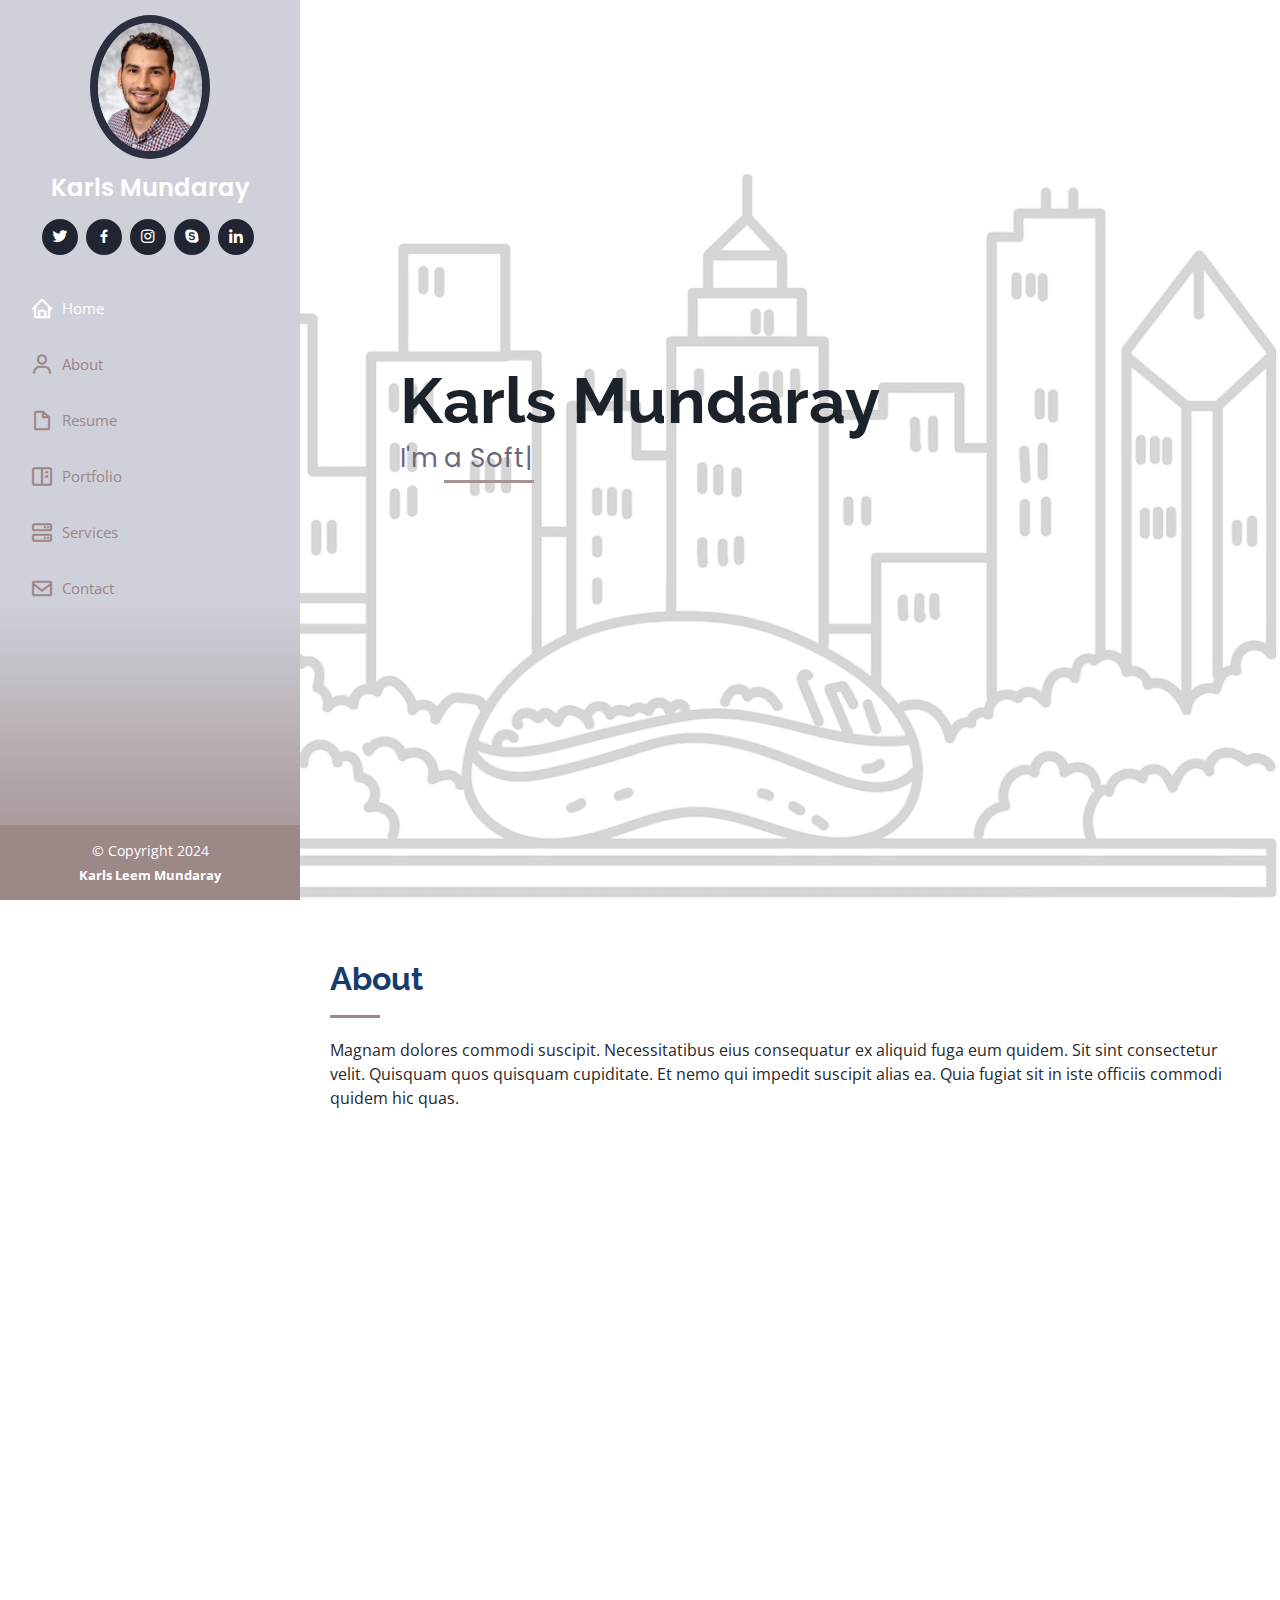
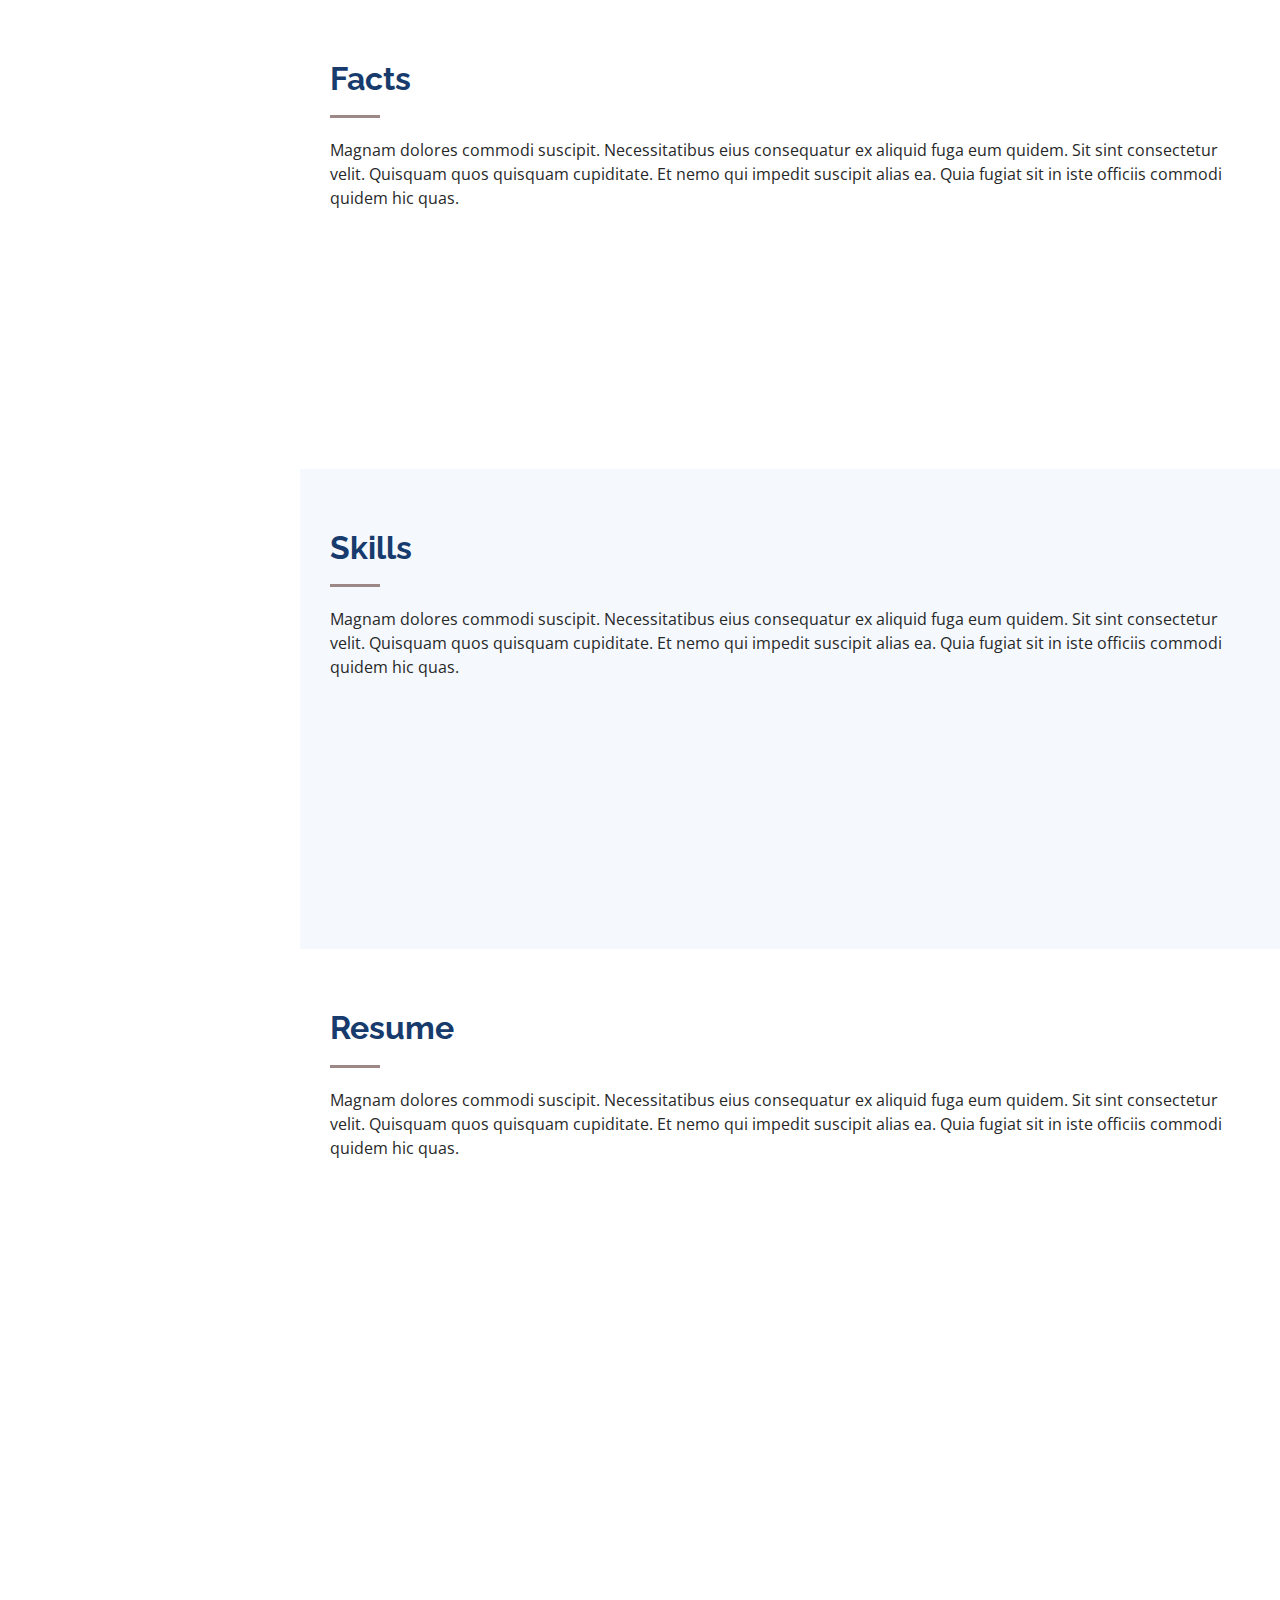
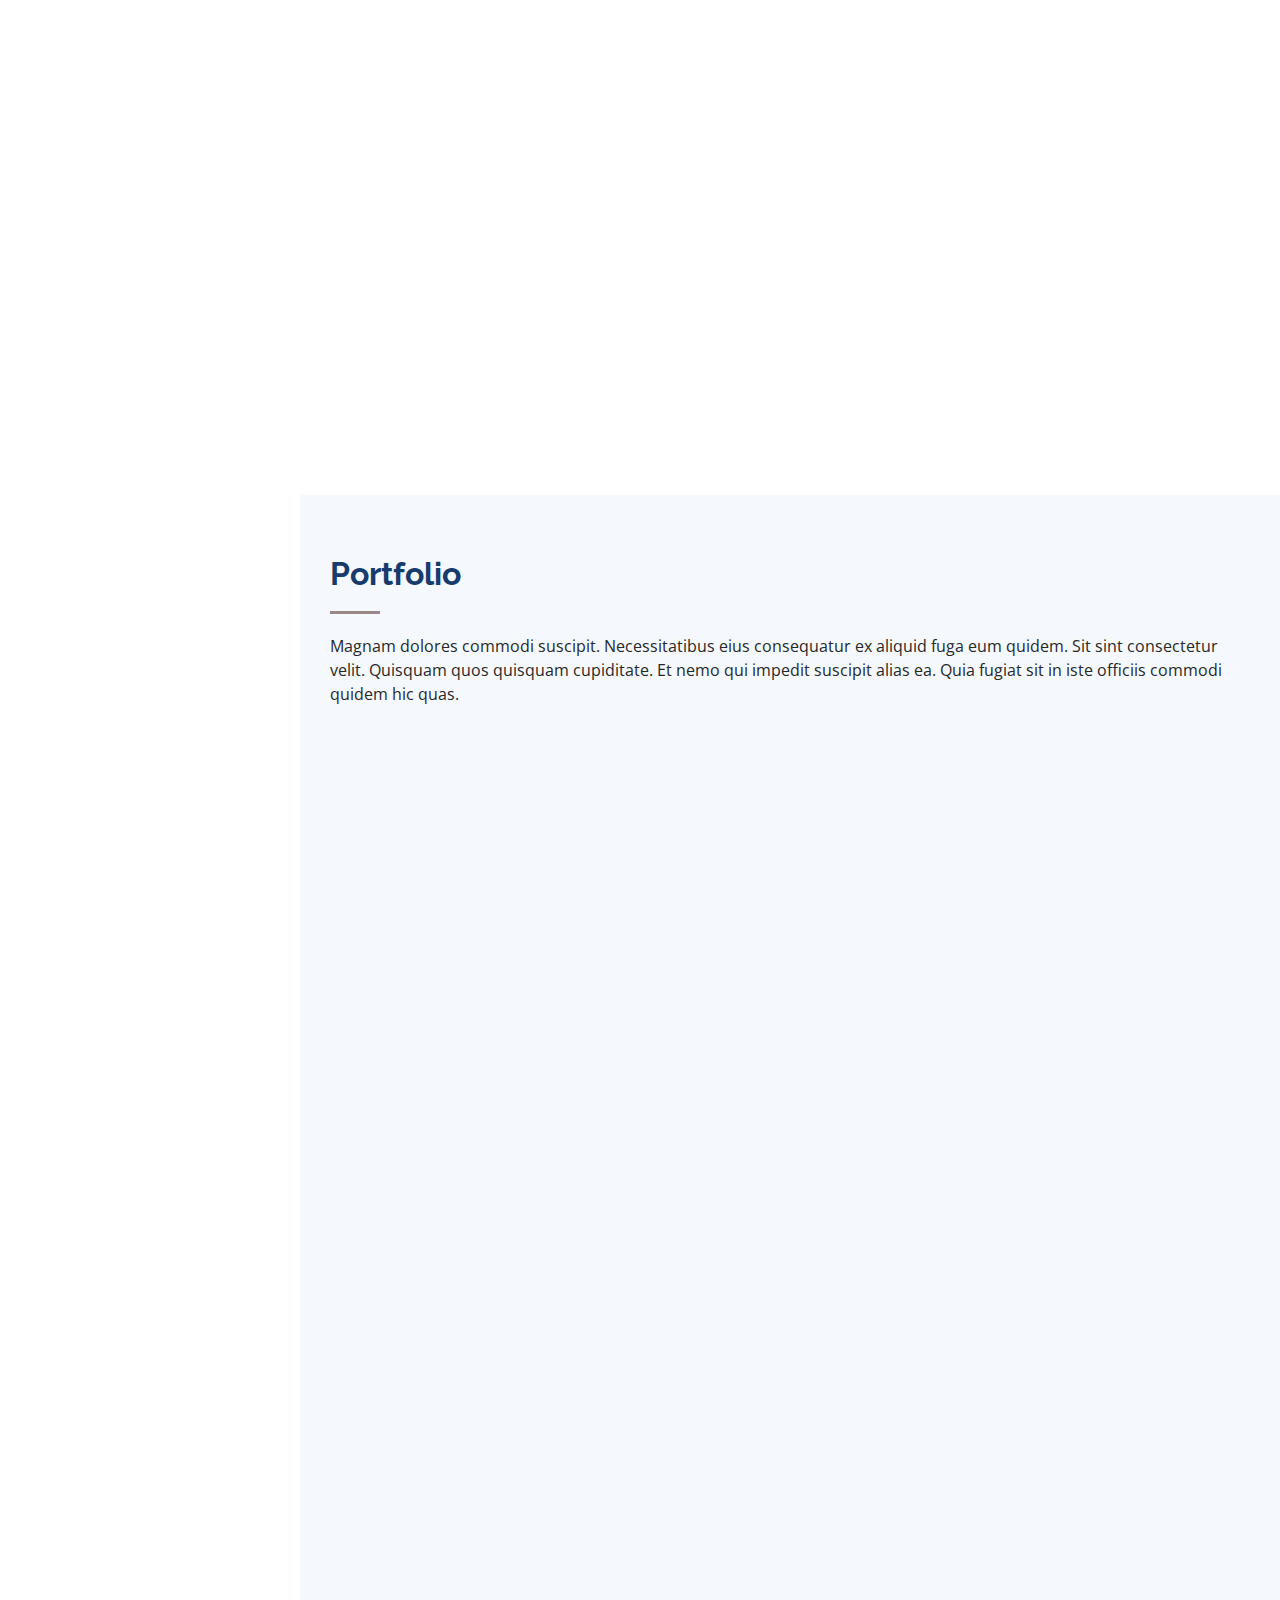
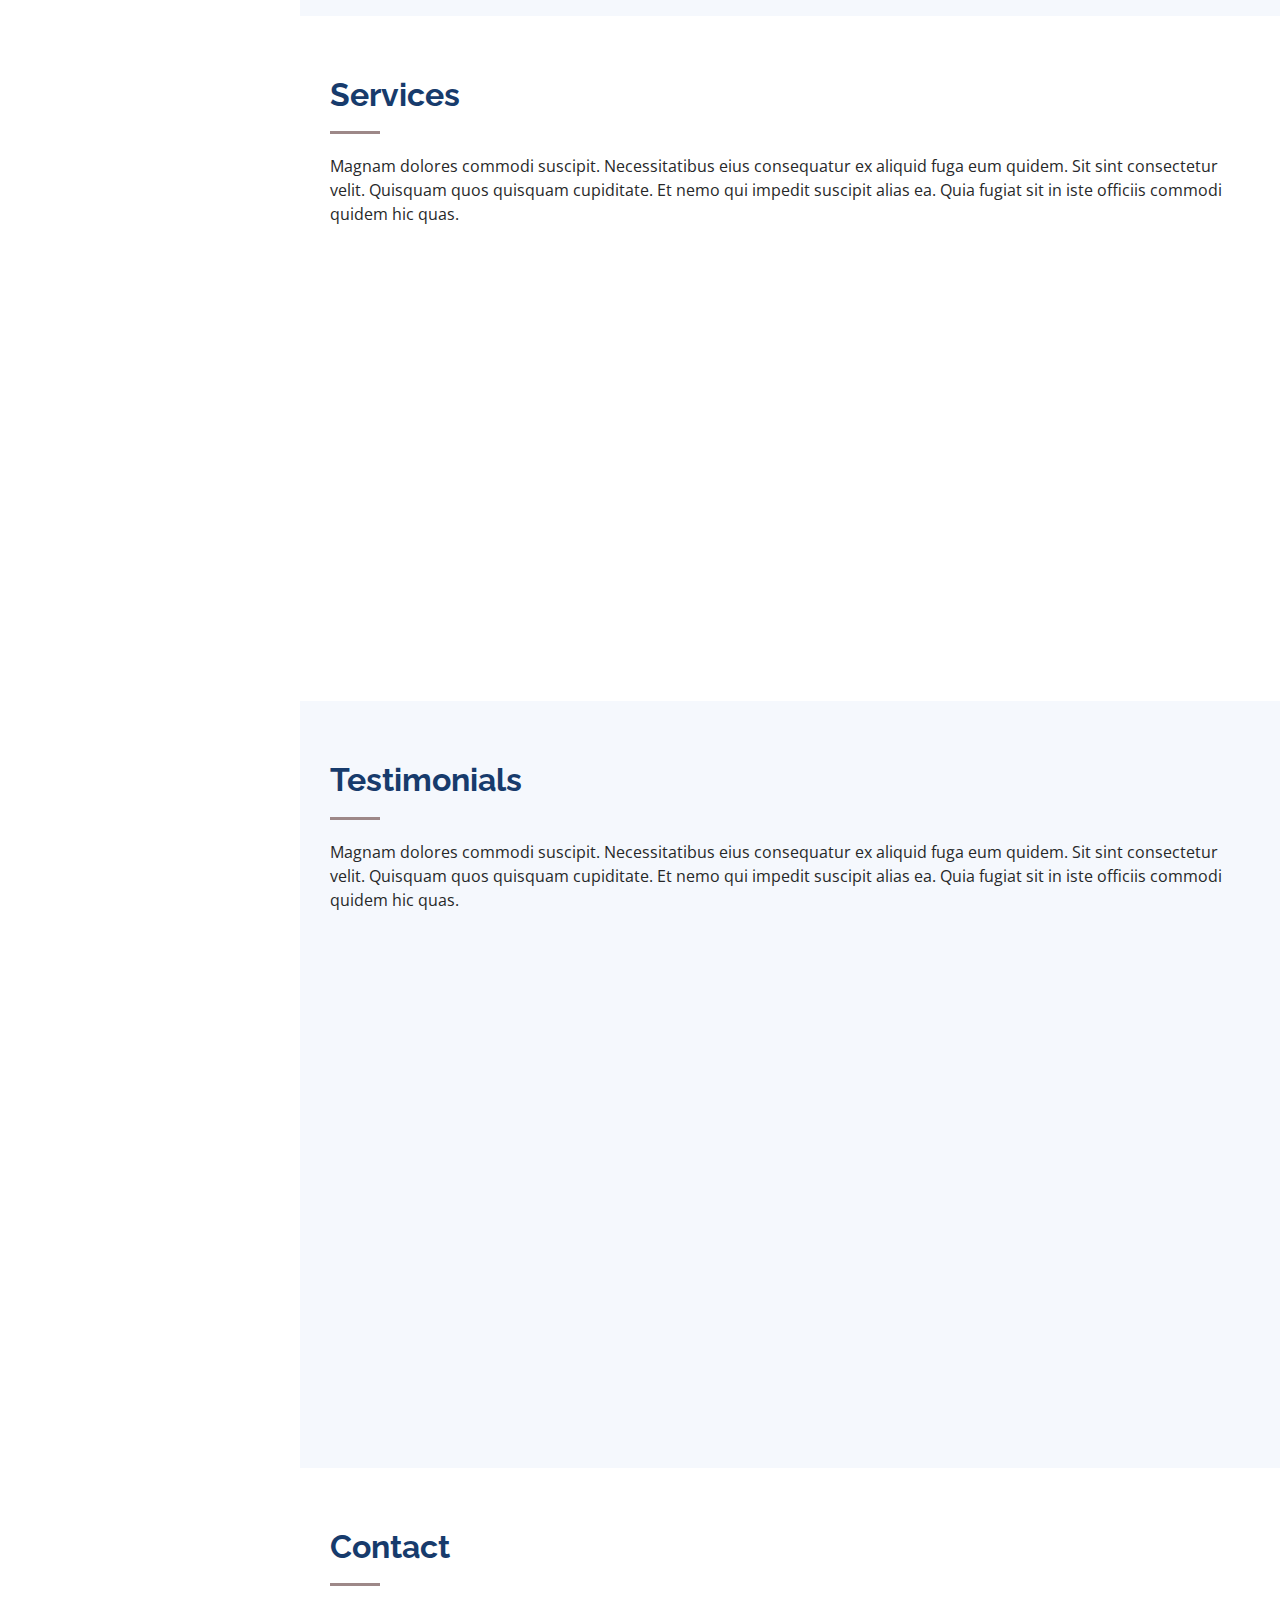
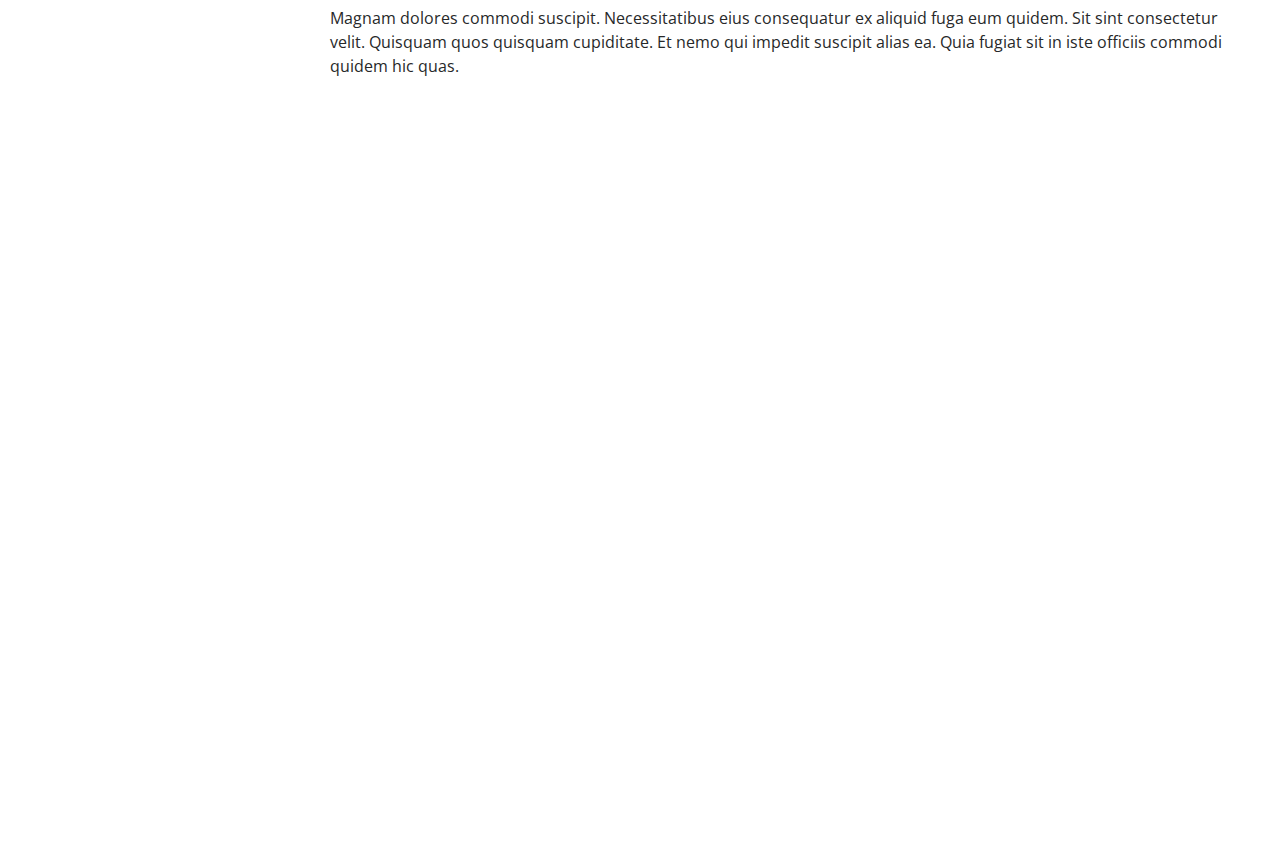
==== index.html @ 98cbcdd9 "updated repo" ====
<!DOCTYPE html>
<html lang="en">

<head>
  <meta charset="utf-8">
  <meta content="width=device-width, initial-scale=1.0" name="viewport">

  <title>Karls Mundaray</title>
  <meta content="Professional website for Karls Mundaray" name="description">
  <meta content="Karls Mundaray" name="keywords">

  <!-- Favicons -->
  <link href="assets/img/favicon.png" rel="icon">
  <link href="assets/img/apple-touch-icon.png" rel="apple-touch-icon">

  <!-- Google Fonts -->
  <link
    href="https://fonts.googleapis.com/css?family=Open+Sans:300,300i,400,400i,600,600i,700,700i|Raleway:300,300i,400,400i,500,500i,600,600i,700,700i|Poppins:300,300i,400,400i,500,500i,600,600i,700,700i"
    rel="stylesheet">

  <!-- Vendor CSS Files -->
  <link href="assets/vendor/aos/aos.css" rel="stylesheet">
  <link href="assets/vendor/bootstrap/css/bootstrap.min.css" rel="stylesheet">
  <link href="assets/vendor/bootstrap-icons/bootstrap-icons.css" rel="stylesheet">
  <link href="assets/vendor/boxicons/css/boxicons.min.css" rel="stylesheet">
  <link href="assets/vendor/glightbox/css/glightbox.min.css" rel="stylesheet">
  <link href="assets/vendor/swiper/swiper-bundle.min.css" rel="stylesheet">

  <!-- Template Main CSS File -->
  <link href="assets/css/style.css" rel="stylesheet">

</head>

<body>

  <!-- ======= Mobile nav toggle button ======= -->
  <i class="bi bi-list mobile-nav-toggle d-xl-none"></i>

  <!-- ======= Header ======= -->
  <header id="header">
    <div class="d-flex flex-column">

      <div class="profile">
        <img src="assets/img/profile-img.jpg" alt="" class="img-fluid rounded-circle">
        <h1 class="text-light"><a href="index.html">Karls Mundaray</a></h1>
        <div class="social-links mt-3 text-center">
          <a href="#" class="twitter"><i class="bx bxl-twitter"></i></a>
          <a href="#" class="facebook"><i class="bx bxl-facebook"></i></a>
          <a href="#" class="instagram"><i class="bx bxl-instagram"></i></a>
          <a href="#" class="google-plus"><i class="bx bxl-skype"></i></a>
          <a href="#" class="linkedin"><i class="bx bxl-linkedin"></i></a>
        </div>
      </div>

      <nav id="navbar" class="nav-menu navbar">
        <ul>
          <li><a href="#hero" class="nav-link scrollto active"><i class="bx bx-home"></i> <span>Home</span></a></li>
          <li><a href="#about" class="nav-link scrollto"><i class="bx bx-user"></i> <span>About</span></a></li>
          <li><a href="#resume" class="nav-link scrollto"><i class="bx bx-file-blank"></i> <span>Resume</span></a></li>
          <li><a href="#portfolio" class="nav-link scrollto"><i class="bx bx-book-content"></i> <span>Portfolio</span></a></li>
          <li><a href="#services" class="nav-link scrollto"><i class="bx bx-server"></i> <span>Services</span></a></li>
          <li><a href="#contact" class="nav-link scrollto"><i class="bx bx-envelope"></i> <span>Contact</span></a></li>
        </ul>
      </nav><!-- .nav-menu -->
    </div>
  </header><!-- End Header -->

  <!-- ======= Hero Section ======= -->
  <section id="hero" class="d-flex flex-column justify-content-center align-items-center">
    <div class="hero-container" data-aos="fade-in">
      <h1>Karls Mundaray</h1>
      <p>I'm <span class="typed" data-typed-items="a Software Business Analyst., a Software Developer., an adventurer!"></span></p>
    </div>
  </section><!-- End Hero -->

  <main id="main">

    <!-- ======= About Section ======= -->
    <section id="about" class="about">
      <div class="container">

        <div class="section-title">
          <h2>About</h2>
          <p>Magnam dolores commodi suscipit. Necessitatibus eius consequatur ex aliquid fuga eum quidem. Sit sint consectetur velit.
            Quisquam quos quisquam cupiditate. Et nemo qui impedit suscipit alias ea. Quia fugiat sit in iste officiis commodi quidem hic
            quas.</p>
        </div>

        <div class="row">
          <div class="col-lg-4" data-aos="fade-right">
            <img src="assets/img/profile-img.jpg" class="img-fluid" alt="">
          </div>
          <div class="col-lg-8 pt-4 pt-lg-0 content" data-aos="fade-left">
            <h3>UI/UX Designer &amp; Web Developer.</h3>
            <p class="fst-italic">
              Lorem ipsum dolor sit amet, consectetur adipiscing elit, sed do eiusmod tempor incididunt ut labore et dolore
              magna aliqua.
            </p>
            <div class="row">
              <div class="col-lg-6">
                <ul>
                  <li><i class="bi bi-chevron-right"></i> <strong>Birthday:</strong> <span>1 May 1995</span></li>
                  <li><i class="bi bi-chevron-right"></i> <strong>Website:</strong> <span>www.example.com</span></li>
                  <li><i class="bi bi-chevron-right"></i> <strong>Phone:</strong> <span>+123 456 7890</span></li>
                  <li><i class="bi bi-chevron-right"></i> <strong>City:</strong> <span>New York, USA</span></li>
                </ul>
              </div>
              <div class="col-lg-6">
                <ul>
                  <li><i class="bi bi-chevron-right"></i> <strong>Age:</strong> <span>30</span></li>
                  <li><i class="bi bi-chevron-right"></i> <strong>Degree:</strong> <span>Master</span></li>
                  <li><i class="bi bi-chevron-right"></i> <strong>PhEmailone:</strong> <span>email@example.com</span></li>
                  <li><i class="bi bi-chevron-right"></i> <strong>Freelance:</strong> <span>Available</span></li>
                </ul>
              </div>
            </div>
            <p>
              Officiis eligendi itaque labore et dolorum mollitia officiis optio vero. Quisquam sunt adipisci omnis et ut. Nulla accusantium
              dolor incidunt officia tempore. Et eius omnis.
              Cupiditate ut dicta maxime officiis quidem quia. Sed et consectetur qui quia repellendus itaque neque. Aliquid amet quidem ut
              quaerat cupiditate. Ab et eum qui repellendus omnis culpa magni laudantium dolores.
            </p>
          </div>
        </div>

      </div>
    </section><!-- End About Section -->

    <!-- ======= Facts Section ======= -->
    <section id="facts" class="facts">
      <div class="container">

        <div class="section-title">
          <h2>Facts</h2>
          <p>Magnam dolores commodi suscipit. Necessitatibus eius consequatur ex aliquid fuga eum quidem. Sit sint consectetur velit.
            Quisquam quos quisquam cupiditate. Et nemo qui impedit suscipit alias ea. Quia fugiat sit in iste officiis commodi quidem hic
            quas.</p>
        </div>

        <div class="row no-gutters">

          <div class="col-lg-3 col-md-6 d-md-flex align-items-md-stretch" data-aos="fade-up">
            <div class="count-box">
              <i class="bi bi-emoji-smile"></i>
              <span data-purecounter-start="0" data-purecounter-end="232" data-purecounter-duration="1" class="purecounter"></span>
              <p><strong>Happy Clients</strong> consequuntur quae</p>
            </div>
          </div>

          <div class="col-lg-3 col-md-6 d-md-flex align-items-md-stretch" data-aos="fade-up" data-aos-delay="100">
            <div class="count-box">
              <i class="bi bi-journal-richtext"></i>
              <span data-purecounter-start="0" data-purecounter-end="521" data-purecounter-duration="1" class="purecounter"></span>
              <p><strong>Projects</strong> adipisci atque cum quia aut</p>
            </div>
          </div>

          <div class="col-lg-3 col-md-6 d-md-flex align-items-md-stretch" data-aos="fade-up" data-aos-delay="200">
            <div class="count-box">
              <i class="bi bi-headset"></i>
              <span data-purecounter-start="0" data-purecounter-end="1453" data-purecounter-duration="1" class="purecounter"></span>
              <p><strong>Hours Of Support</strong> aut commodi quaerat</p>
            </div>
          </div>

          <div class="col-lg-3 col-md-6 d-md-flex align-items-md-stretch" data-aos="fade-up" data-aos-delay="300">
            <div class="count-box">
              <i class="bi bi-people"></i>
              <span data-purecounter-start="0" data-purecounter-end="32" data-purecounter-duration="1" class="purecounter"></span>
              <p><strong>Hard Workers</strong> rerum asperiores dolor</p>
            </div>
          </div>

        </div>

      </div>
    </section><!-- End Facts Section -->

    <!-- ======= Skills Section ======= -->
    <section id="skills" class="skills section-bg">
      <div class="container">

        <div class="section-title">
          <h2>Skills</h2>
          <p>Magnam dolores commodi suscipit. Necessitatibus eius consequatur ex aliquid fuga eum quidem. Sit sint consectetur velit.
            Quisquam quos quisquam cupiditate. Et nemo qui impedit suscipit alias ea. Quia fugiat sit in iste officiis commodi quidem hic
            quas.</p>
        </div>

        <div class="row skills-content">

          <div class="col-lg-6" data-aos="fade-up">

            <div class="progress">
              <span class="skill">HTML <i class="val">100%</i></span>
              <div class="progress-bar-wrap">
                <div class="progress-bar" role="progressbar" aria-valuenow="100" aria-valuemin="0" aria-valuemax="100"></div>
              </div>
            </div>

            <div class="progress">
              <span class="skill">CSS <i class="val">90%</i></span>
              <div class="progress-bar-wrap">
                <div class="progress-bar" role="progressbar" aria-valuenow="90" aria-valuemin="0" aria-valuemax="100"></div>
              </div>
            </div>

            <div class="progress">
              <span class="skill">JavaScript <i class="val">75%</i></span>
              <div class="progress-bar-wrap">
                <div class="progress-bar" role="progressbar" aria-valuenow="75" aria-valuemin="0" aria-valuemax="100"></div>
              </div>
            </div>

          </div>

          <div class="col-lg-6" data-aos="fade-up" data-aos-delay="100">

            <div class="progress">
              <span class="skill">PHP <i class="val">80%</i></span>
              <div class="progress-bar-wrap">
                <div class="progress-bar" role="progressbar" aria-valuenow="80" aria-valuemin="0" aria-valuemax="100"></div>
              </div>
            </div>

            <div class="progress">
              <span class="skill">WordPress/CMS <i class="val">90%</i></span>
              <div class="progress-bar-wrap">
                <div class="progress-bar" role="progressbar" aria-valuenow="90" aria-valuemin="0" aria-valuemax="100"></div>
              </div>
            </div>

            <div class="progress">
              <span class="skill">Photoshop <i class="val">55%</i></span>
              <div class="progress-bar-wrap">
                <div class="progress-bar" role="progressbar" aria-valuenow="55" aria-valuemin="0" aria-valuemax="100"></div>
              </div>
            </div>

          </div>

        </div>

      </div>
    </section><!-- End Skills Section -->

    <!-- ======= Resume Section ======= -->
    <section id="resume" class="resume">
      <div class="container">

        <div class="section-title">
          <h2>Resume</h2>
          <p>Magnam dolores commodi suscipit. Necessitatibus eius consequatur ex aliquid fuga eum quidem. Sit sint consectetur velit.
            Quisquam quos quisquam cupiditate. Et nemo qui impedit suscipit alias ea. Quia fugiat sit in iste officiis commodi quidem hic
            quas.</p>
        </div>

        <div class="row">
          <div class="col-lg-6" data-aos="fade-up">
            <h3 class="resume-title">Sumary</h3>
            <div class="resume-item pb-0">
              <h4>Alex Smith</h4>
              <p><em>Innovative and deadline-driven Graphic Designer with 3+ years of experience designing and developing user-centered
                  digital/print marketing material from initial concept to final, polished deliverable.</em></p>
              <ul>
                <li>Portland par 127,Orlando, FL</li>
                <li>(123) 456-7891</li>
                <li>alice.barkley@example.com</li>
              </ul>
            </div>

            <h3 class="resume-title">Education</h3>
            <div class="resume-item">
              <h4>Master of Fine Arts &amp; Graphic Design</h4>
              <h5>2015 - 2016</h5>
              <p><em>Rochester Institute of Technology, Rochester, NY</em></p>
              <p>Qui deserunt veniam. Et sed aliquam labore tempore sed quisquam iusto autem sit. Ea vero voluptatum qui ut dignissimos
                deleniti nerada porti sand markend</p>
            </div>
            <div class="resume-item">
              <h4>Bachelor of Fine Arts &amp; Graphic Design</h4>
              <h5>2010 - 2014</h5>
              <p><em>Rochester Institute of Technology, Rochester, NY</em></p>
              <p>Quia nobis sequi est occaecati aut. Repudiandae et iusto quae reiciendis et quis Eius vel ratione eius unde vitae rerum
                voluptates asperiores voluptatem Earum molestiae consequatur neque etlon sader mart dila</p>
            </div>
          </div>
          <div class="col-lg-6" data-aos="fade-up" data-aos-delay="100">
            <h3 class="resume-title">Professional Experience</h3>
            <div class="resume-item">
              <h4>Senior graphic design specialist</h4>
              <h5>2019 - Present</h5>
              <p><em>Experion, New York, NY </em></p>
              <ul>
                <li>Lead in the design, development, and implementation of the graphic, layout, and production communication materials</li>
                <li>Delegate tasks to the 7 members of the design team and provide counsel on all aspects of the project. </li>
                <li>Supervise the assessment of all graphic materials in order to ensure quality and accuracy of the design</li>
                <li>Oversee the efficient use of production project budgets ranging from $2,000 - $25,000</li>
              </ul>
            </div>
            <div class="resume-item">
              <h4>Graphic design specialist</h4>
              <h5>2017 - 2018</h5>
              <p><em>Stepping Stone Advertising, New York, NY</em></p>
              <ul>
                <li>Developed numerous marketing programs (logos, brochures,infographics, presentations, and advertisements).</li>
                <li>Managed up to 5 projects or tasks at a given time while under pressure</li>
                <li>Recommended and consulted with clients on the most appropriate graphic design</li>
                <li>Created 4+ design presentations and proposals a month for clients and account managers</li>
              </ul>
            </div>
          </div>
        </div>

      </div>
    </section><!-- End Resume Section -->

    <!-- ======= Portfolio Section ======= -->
    <section id="portfolio" class="portfolio section-bg">
      <div class="container">

        <div class="section-title">
          <h2>Portfolio</h2>
          <p>Magnam dolores commodi suscipit. Necessitatibus eius consequatur ex aliquid fuga eum quidem. Sit sint consectetur velit.
            Quisquam quos quisquam cupiditate. Et nemo qui impedit suscipit alias ea. Quia fugiat sit in iste officiis commodi quidem hic
            quas.</p>
        </div>

        <div class="row" data-aos="fade-up">
          <div class="col-lg-12 d-flex justify-content-center">
            <ul id="portfolio-flters">
              <li data-filter="*" class="filter-active">All</li>
              <li data-filter=".filter-app">App</li>
              <li data-filter=".filter-card">Card</li>
              <li data-filter=".filter-web">Web</li>
            </ul>
          </div>
        </div>

        <div class="row portfolio-container" data-aos="fade-up" data-aos-delay="100">

          <div class="col-lg-4 col-md-6 portfolio-item filter-app">
            <div class="portfolio-wrap">
              <img src="assets/img/portfolio/portfolio-1.jpg" class="img-fluid" alt="">
              <div class="portfolio-links">
                <a href="assets/img/portfolio/portfolio-1.jpg" data-gallery="portfolioGallery" class="portfolio-lightbox" title="App 1"><i
                    class="bx bx-plus"></i></a>
                <a href="portfolio-details.html" title="More Details"><i class="bx bx-link"></i></a>
              </div>
            </div>
          </div>

          <div class="col-lg-4 col-md-6 portfolio-item filter-web">
            <div class="portfolio-wrap">
              <img src="assets/img/portfolio/portfolio-2.jpg" class="img-fluid" alt="">
              <div class="portfolio-links">
                <a href="assets/img/portfolio/portfolio-2.jpg" data-gallery="portfolioGallery" class="portfolio-lightbox" title="Web 3"><i
                    class="bx bx-plus"></i></a>
                <a href="portfolio-details.html" title="More Details"><i class="bx bx-link"></i></a>
              </div>
            </div>
          </div>

          <div class="col-lg-4 col-md-6 portfolio-item filter-app">
            <div class="portfolio-wrap">
              <img src="assets/img/portfolio/portfolio-3.jpg" class="img-fluid" alt="">
              <div class="portfolio-links">
                <a href="assets/img/portfolio/portfolio-3.jpg" data-gallery="portfolioGallery" class="portfolio-lightbox" title="App 2"><i
                    class="bx bx-plus"></i></a>
                <a href="portfolio-details.html" title="More Details"><i class="bx bx-link"></i></a>
              </div>
            </div>
          </div>

          <div class="col-lg-4 col-md-6 portfolio-item filter-card">
            <div class="portfolio-wrap">
              <img src="assets/img/portfolio/portfolio-4.jpg" class="img-fluid" alt="">
              <div class="portfolio-links">
                <a href="assets/img/portfolio/portfolio-4.jpg" data-gallery="portfolioGallery" class="portfolio-lightbox" title="Card 2"><i
                    class="bx bx-plus"></i></a>
                <a href="portfolio-details.html" title="More Details"><i class="bx bx-link"></i></a>
              </div>
            </div>
          </div>

          <div class="col-lg-4 col-md-6 portfolio-item filter-web">
            <div class="portfolio-wrap">
              <img src="assets/img/portfolio/portfolio-5.jpg" class="img-fluid" alt="">
              <div class="portfolio-links">
                <a href="assets/img/portfolio/portfolio-5.jpg" data-gallery="portfolioGallery" class="portfolio-lightbox" title="Web 2"><i
                    class="bx bx-plus"></i></a>
                <a href="portfolio-details.html" title="More Details"><i class="bx bx-link"></i></a>
              </div>
            </div>
          </div>

          <div class="col-lg-4 col-md-6 portfolio-item filter-app">
            <div class="portfolio-wrap">
              <img src="assets/img/portfolio/portfolio-6.jpg" class="img-fluid" alt="">
              <div class="portfolio-links">
                <a href="assets/img/portfolio/portfolio-6.jpg" data-gallery="portfolioGallery" class="portfolio-lightbox" title="App 3"><i
                    class="bx bx-plus"></i></a>
                <a href="portfolio-details.html" title="More Details"><i class="bx bx-link"></i></a>
              </div>
            </div>
          </div>

          <div class="col-lg-4 col-md-6 portfolio-item filter-card">
            <div class="portfolio-wrap">
              <img src="assets/img/portfolio/portfolio-7.jpg" class="img-fluid" alt="">
              <div class="portfolio-links">
                <a href="assets/img/portfolio/portfolio-7.jpg" data-gallery="portfolioGallery" class="portfolio-lightbox" title="Card 1"><i
                    class="bx bx-plus"></i></a>
                <a href="portfolio-details.html" title="More Details"><i class="bx bx-link"></i></a>
              </div>
            </div>
          </div>

          <div class="col-lg-4 col-md-6 portfolio-item filter-card">
            <div class="portfolio-wrap">
              <img src="assets/img/portfolio/portfolio-8.jpg" class="img-fluid" alt="">
              <div class="portfolio-links">
                <a href="assets/img/portfolio/portfolio-8.jpg" data-gallery="portfolioGallery" class="portfolio-lightbox" title="Card 3"><i
                    class="bx bx-plus"></i></a>
                <a href="portfolio-details.html" title="More Details"><i class="bx bx-link"></i></a>
              </div>
            </div>
          </div>

          <div class="col-lg-4 col-md-6 portfolio-item filter-web">
            <div class="portfolio-wrap">
              <img src="assets/img/portfolio/portfolio-9.jpg" class="img-fluid" alt="">
              <div class="portfolio-links">
                <a href="assets/img/portfolio/portfolio-9.jpg" data-gallery="portfolioGallery" class="portfolio-lightbox" title="Web 3"><i
                    class="bx bx-plus"></i></a>
                <a href="portfolio-details.html" title="More Details"><i class="bx bx-link"></i></a>
              </div>
            </div>
          </div>

        </div>

      </div>
    </section><!-- End Portfolio Section -->

    <!-- ======= Services Section ======= -->
    <section id="services" class="services">
      <div class="container">

        <div class="section-title">
          <h2>Services</h2>
          <p>Magnam dolores commodi suscipit. Necessitatibus eius consequatur ex aliquid fuga eum quidem. Sit sint consectetur velit.
            Quisquam quos quisquam cupiditate. Et nemo qui impedit suscipit alias ea. Quia fugiat sit in iste officiis commodi quidem hic
            quas.</p>
        </div>

        <div class="row">
          <div class="col-lg-4 col-md-6 icon-box" data-aos="fade-up">
            <div class="icon"><i class="bi bi-briefcase"></i></div>
            <h4 class="title"><a href="">Lorem Ipsum</a></h4>
            <p class="description">Voluptatum deleniti atque corrupti quos dolores et quas molestias excepturi sint occaecati cupiditate non
              provident</p>
          </div>
          <div class="col-lg-4 col-md-6 icon-box" data-aos="fade-up" data-aos-delay="100">
            <div class="icon"><i class="bi bi-card-checklist"></i></div>
            <h4 class="title"><a href="">Dolor Sitema</a></h4>
            <p class="description">Minim veniam, quis nostrud exercitation ullamco laboris nisi ut aliquip ex ea commodo consequat tarad
              limino ata</p>
          </div>
          <div class="col-lg-4 col-md-6 icon-box" data-aos="fade-up" data-aos-delay="200">
            <div class="icon"><i class="bi bi-bar-chart"></i></div>
            <h4 class="title"><a href="">Sed ut perspiciatis</a></h4>
            <p class="description">Duis aute irure dolor in reprehenderit in voluptate velit esse cillum dolore eu fugiat nulla pariatur</p>
          </div>
          <div class="col-lg-4 col-md-6 icon-box" data-aos="fade-up" data-aos-delay="300">
            <div class="icon"><i class="bi bi-binoculars"></i></div>
            <h4 class="title"><a href="">Magni Dolores</a></h4>
            <p class="description">Excepteur sint occaecat cupidatat non proident, sunt in culpa qui officia deserunt mollit anim id est
              laborum</p>
          </div>
          <div class="col-lg-4 col-md-6 icon-box" data-aos="fade-up" data-aos-delay="400">
            <div class="icon"><i class="bi bi-brightness-high"></i></div>
            <h4 class="title"><a href="">Nemo Enim</a></h4>
            <p class="description">At vero eos et accusamus et iusto odio dignissimos ducimus qui blanditiis praesentium voluptatum deleniti
              atque</p>
          </div>
          <div class="col-lg-4 col-md-6 icon-box" data-aos="fade-up" data-aos-delay="500">
            <div class="icon"><i class="bi bi-calendar4-week"></i></div>
            <h4 class="title"><a href="">Eiusmod Tempor</a></h4>
            <p class="description">Et harum quidem rerum facilis est et expedita distinctio. Nam libero tempore, cum soluta nobis est
              eligendi</p>
          </div>
        </div>

      </div>
    </section><!-- End Services Section -->

    <!-- ======= Testimonials Section ======= -->
    <section id="testimonials" class="testimonials section-bg">
      <div class="container">

        <div class="section-title">
          <h2>Testimonials</h2>
          <p>Magnam dolores commodi suscipit. Necessitatibus eius consequatur ex aliquid fuga eum quidem. Sit sint consectetur velit.
            Quisquam quos quisquam cupiditate. Et nemo qui impedit suscipit alias ea. Quia fugiat sit in iste officiis commodi quidem hic
            quas.</p>
        </div>

        <div class="testimonials-slider swiper" data-aos="fade-up" data-aos-delay="100">
          <div class="swiper-wrapper">

            <div class="swiper-slide">
              <div class="testimonial-item" data-aos="fade-up">
                <p>
                  <i class="bx bxs-quote-alt-left quote-icon-left"></i>
                  Proin iaculis purus consequat sem cure digni ssim donec porttitora entum suscipit rhoncus. Accusantium quam, ultricies
                  eget id, aliquam eget nibh et. Maecen aliquam, risus at semper.
                  <i class="bx bxs-quote-alt-right quote-icon-right"></i>
                </p>
                <img src="assets/img/testimonials/testimonials-1.jpg" class="testimonial-img" alt="">
                <h3>Saul Goodman</h3>
                <h4>Ceo &amp; Founder</h4>
              </div>
            </div><!-- End testimonial item -->

            <div class="swiper-slide">
              <div class="testimonial-item" data-aos="fade-up" data-aos-delay="100">
                <p>
                  <i class="bx bxs-quote-alt-left quote-icon-left"></i>
                  Export tempor illum tamen malis malis eram quae irure esse labore quem cillum quid cillum eram malis quorum velit fore
                  eram velit sunt aliqua noster fugiat irure amet legam anim culpa.
                  <i class="bx bxs-quote-alt-right quote-icon-right"></i>
                </p>
                <img src="assets/img/testimonials/testimonials-2.jpg" class="testimonial-img" alt="">
                <h3>Sara Wilsson</h3>
                <h4>Designer</h4>
              </div>
            </div><!-- End testimonial item -->

            <div class="swiper-slide">
              <div class="testimonial-item" data-aos="fade-up" data-aos-delay="200">
                <p>
                  <i class="bx bxs-quote-alt-left quote-icon-left"></i>
                  Enim nisi quem export duis labore cillum quae magna enim sint quorum nulla quem veniam duis minim tempor labore quem eram
                  duis noster aute amet eram fore quis sint minim.
                  <i class="bx bxs-quote-alt-right quote-icon-right"></i>
                </p>
                <img src="assets/img/testimonials/testimonials-3.jpg" class="testimonial-img" alt="">
                <h3>Jena Karlis</h3>
                <h4>Store Owner</h4>
              </div>
            </div><!-- End testimonial item -->

            <div class="swiper-slide">
              <div class="testimonial-item" data-aos="fade-up" data-aos-delay="300">
                <p>
                  <i class="bx bxs-quote-alt-left quote-icon-left"></i>
                  Fugiat enim eram quae cillum dolore dolor amet nulla culpa multos export minim fugiat minim velit minim dolor enim duis
                  veniam ipsum anim magna sunt elit fore quem dolore labore illum veniam.
                  <i class="bx bxs-quote-alt-right quote-icon-right"></i>
                </p>
                <img src="assets/img/testimonials/testimonials-4.jpg" class="testimonial-img" alt="">
                <h3>Matt Brandon</h3>
                <h4>Freelancer</h4>
              </div>
            </div><!-- End testimonial item -->

            <div class="swiper-slide">
              <div class="testimonial-item" data-aos="fade-up" data-aos-delay="400">
                <p>
                  <i class="bx bxs-quote-alt-left quote-icon-left"></i>
                  Quis quorum aliqua sint quem legam fore sunt eram irure aliqua veniam tempor noster veniam enim culpa labore duis sunt
                  culpa nulla illum cillum fugiat legam esse veniam culpa fore nisi cillum quid.
                  <i class="bx bxs-quote-alt-right quote-icon-right"></i>
                </p>
                <img src="assets/img/testimonials/testimonials-5.jpg" class="testimonial-img" alt="">
                <h3>John Larson</h3>
                <h4>Entrepreneur</h4>
              </div>
            </div><!-- End testimonial item -->

          </div>
          <div class="swiper-pagination"></div>
        </div>

      </div>
    </section><!-- End Testimonials Section -->

    <!-- ======= Contact Section ======= -->
    <section id="contact" class="contact">
      <div class="container">

        <div class="section-title">
          <h2>Contact</h2>
          <p>Magnam dolores commodi suscipit. Necessitatibus eius consequatur ex aliquid fuga eum quidem. Sit sint consectetur velit.
            Quisquam quos quisquam cupiditate. Et nemo qui impedit suscipit alias ea. Quia fugiat sit in iste officiis commodi quidem hic
            quas.</p>
        </div>

        <div class="row" data-aos="fade-in">

          <div class="col-lg-5 d-flex align-items-stretch">
            <div class="info">
              <div class="address">
                <i class="bi bi-geo-alt"></i>
                <h4>Location:</h4>
                <p>A108 Adam Street, New York, NY 535022</p>
              </div>

              <div class="email">
                <i class="bi bi-envelope"></i>
                <h4>Email:</h4>
                <p>info@example.com</p>
              </div>

              <div class="phone">
                <i class="bi bi-phone"></i>
                <h4>Call:</h4>
                <p>+1 5589 55488 55s</p>
              </div>

              <iframe
                src="https://www.google.com/maps/embed?pb=!1m14!1m8!1m3!1d12097.433213460943!2d-74.0062269!3d40.7101282!3m2!1i1024!2i768!4f13.1!3m3!1m2!1s0x0%3A0xb89d1fe6bc499443!2sDowntown+Conference+Center!5e0!3m2!1smk!2sbg!4v1539943755621"
                frameborder="0" style="border:0; width: 100%; height: 290px;" allowfullscreen></iframe>
            </div>

          </div>

          <div class="col-lg-7 mt-5 mt-lg-0 d-flex align-items-stretch">
            <form action="forms/contact.php" method="post" role="form" class="php-email-form">
              <div class="row">
                <div class="form-group col-md-6">
                  <label for="name">Your Name</label>
                  <input type="text" name="name" class="form-control" id="name" required>
                </div>
                <div class="form-group col-md-6">
                  <label for="name">Your Email</label>
                  <input type="email" class="form-control" name="email" id="email" required>
                </div>
              </div>
              <div class="form-group">
                <label for="name">Subject</label>
                <input type="text" class="form-control" name="subject" id="subject" required>
              </div>
              <div class="form-group">
                <label for="name">Message</label>
                <textarea class="form-control" name="message" rows="10" required></textarea>
              </div>
              <div class="my-3">
                <div class="loading">Loading</div>
                <div class="error-message"></div>
                <div class="sent-message">Your message has been sent. Thank you!</div>
              </div>
              <div class="text-center"><button type="submit">Send Message</button></div>
            </form>
          </div>

        </div>

      </div>
    </section><!-- End Contact Section -->

  </main><!-- End #main -->

  <!-- ======= Footer ======= -->
  <footer id="footer">
    <div class="container">
      <div class="copyright">
        &copy; Copyright 2024
      </div>
      <div class="credits">
        <strong><span>Karls Leem Mundaray</span></strong>
      </div>
    </div>
  </footer> <!-- End  Footer -->

  <a href="#" class="back-to-top d-flex align-items-center justify-content-center"><i class="bi bi-arrow-up-short"></i></a>

  <!-- Vendor JS Files -->
  <script src="assets/vendor/purecounter/purecounter_vanilla.js"></script>
  <script src="assets/vendor/aos/aos.js"></script>
  <script src="assets/vendor/bootstrap/js/bootstrap.bundle.min.js"></script>
  <script src="assets/vendor/glightbox/js/glightbox.min.js"></script>
  <script src="assets/vendor/isotope-layout/isotope.pkgd.min.js"></script>
  <script src="assets/vendor/swiper/swiper-bundle.min.js"></script>
  <script src="assets/vendor/typed.js/typed.umd.js"></script>
  <script src="assets/vendor/waypoints/noframework.waypoints.js"></script>
  <script src="assets/vendor/php-email-form/validate.js"></script>

  <!-- Template Main JS File -->
  <script src="assets/js/main.js"></script>

</body>

</html>
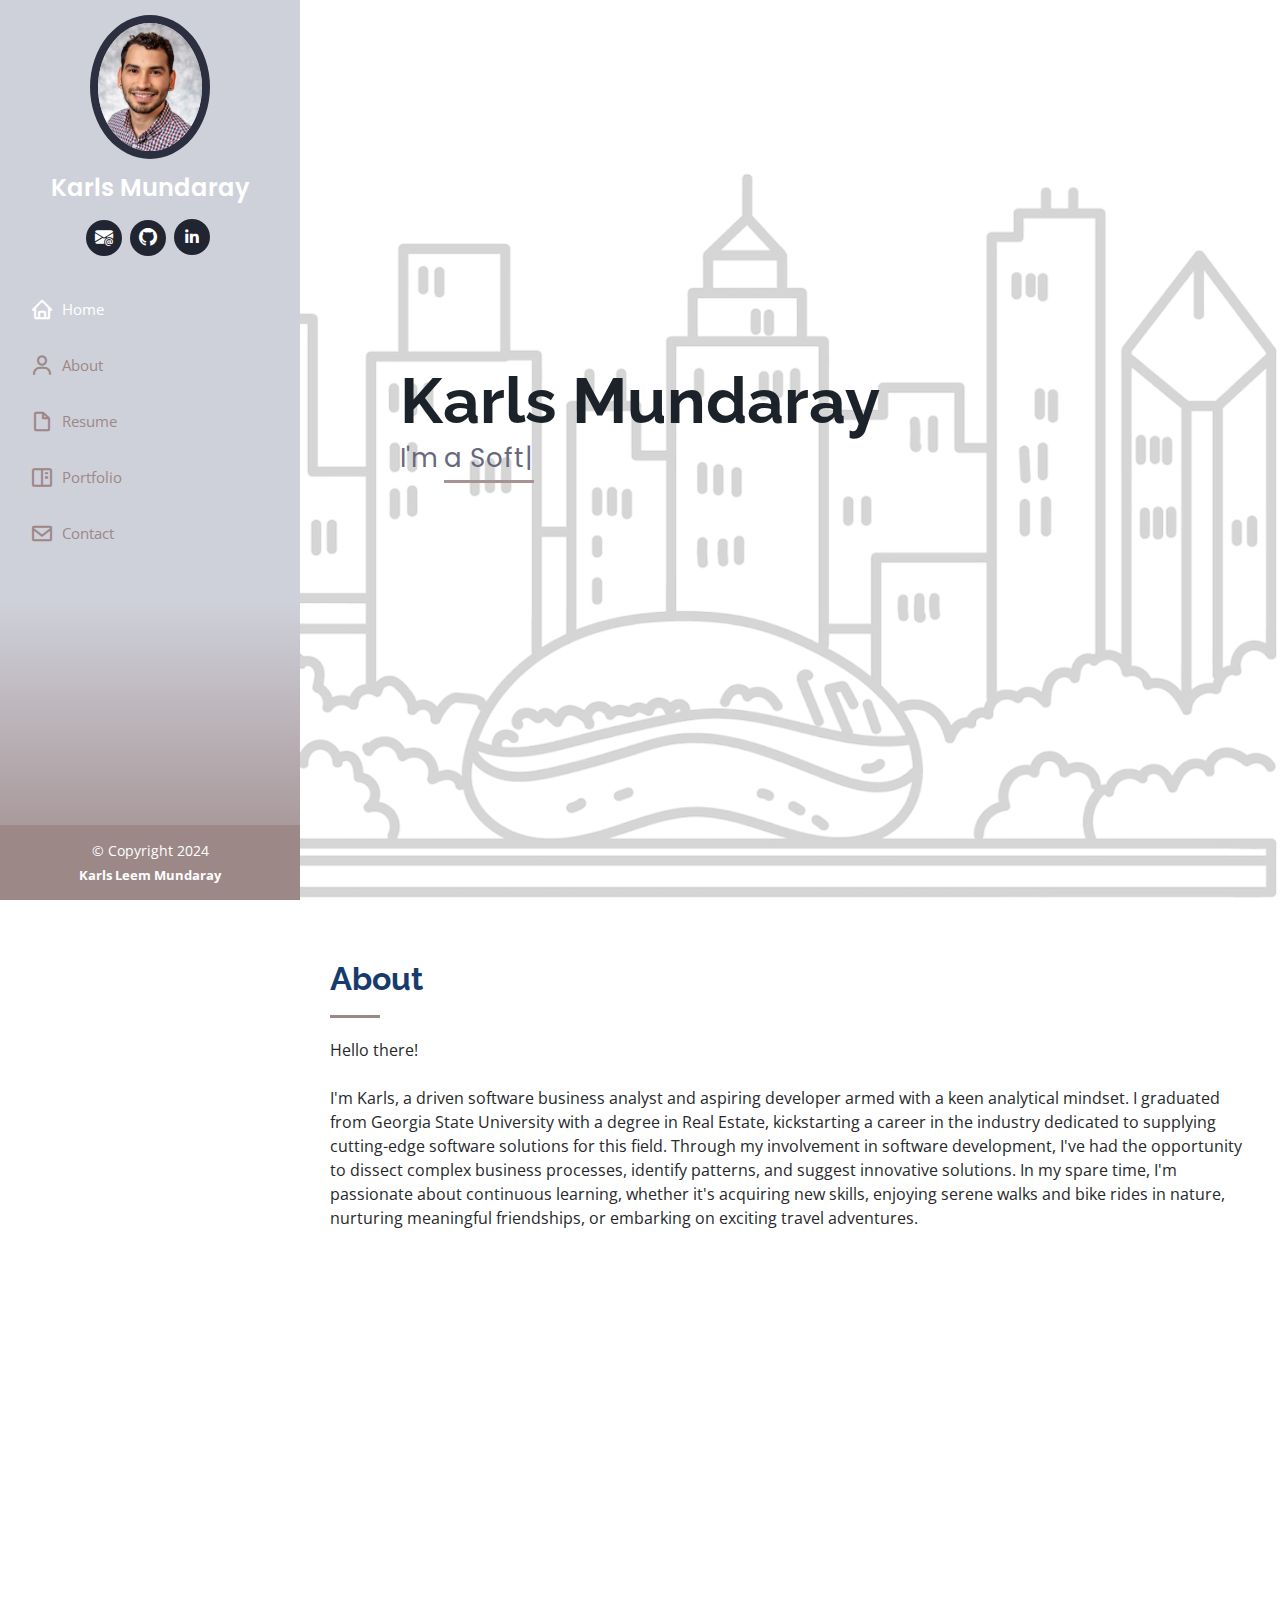
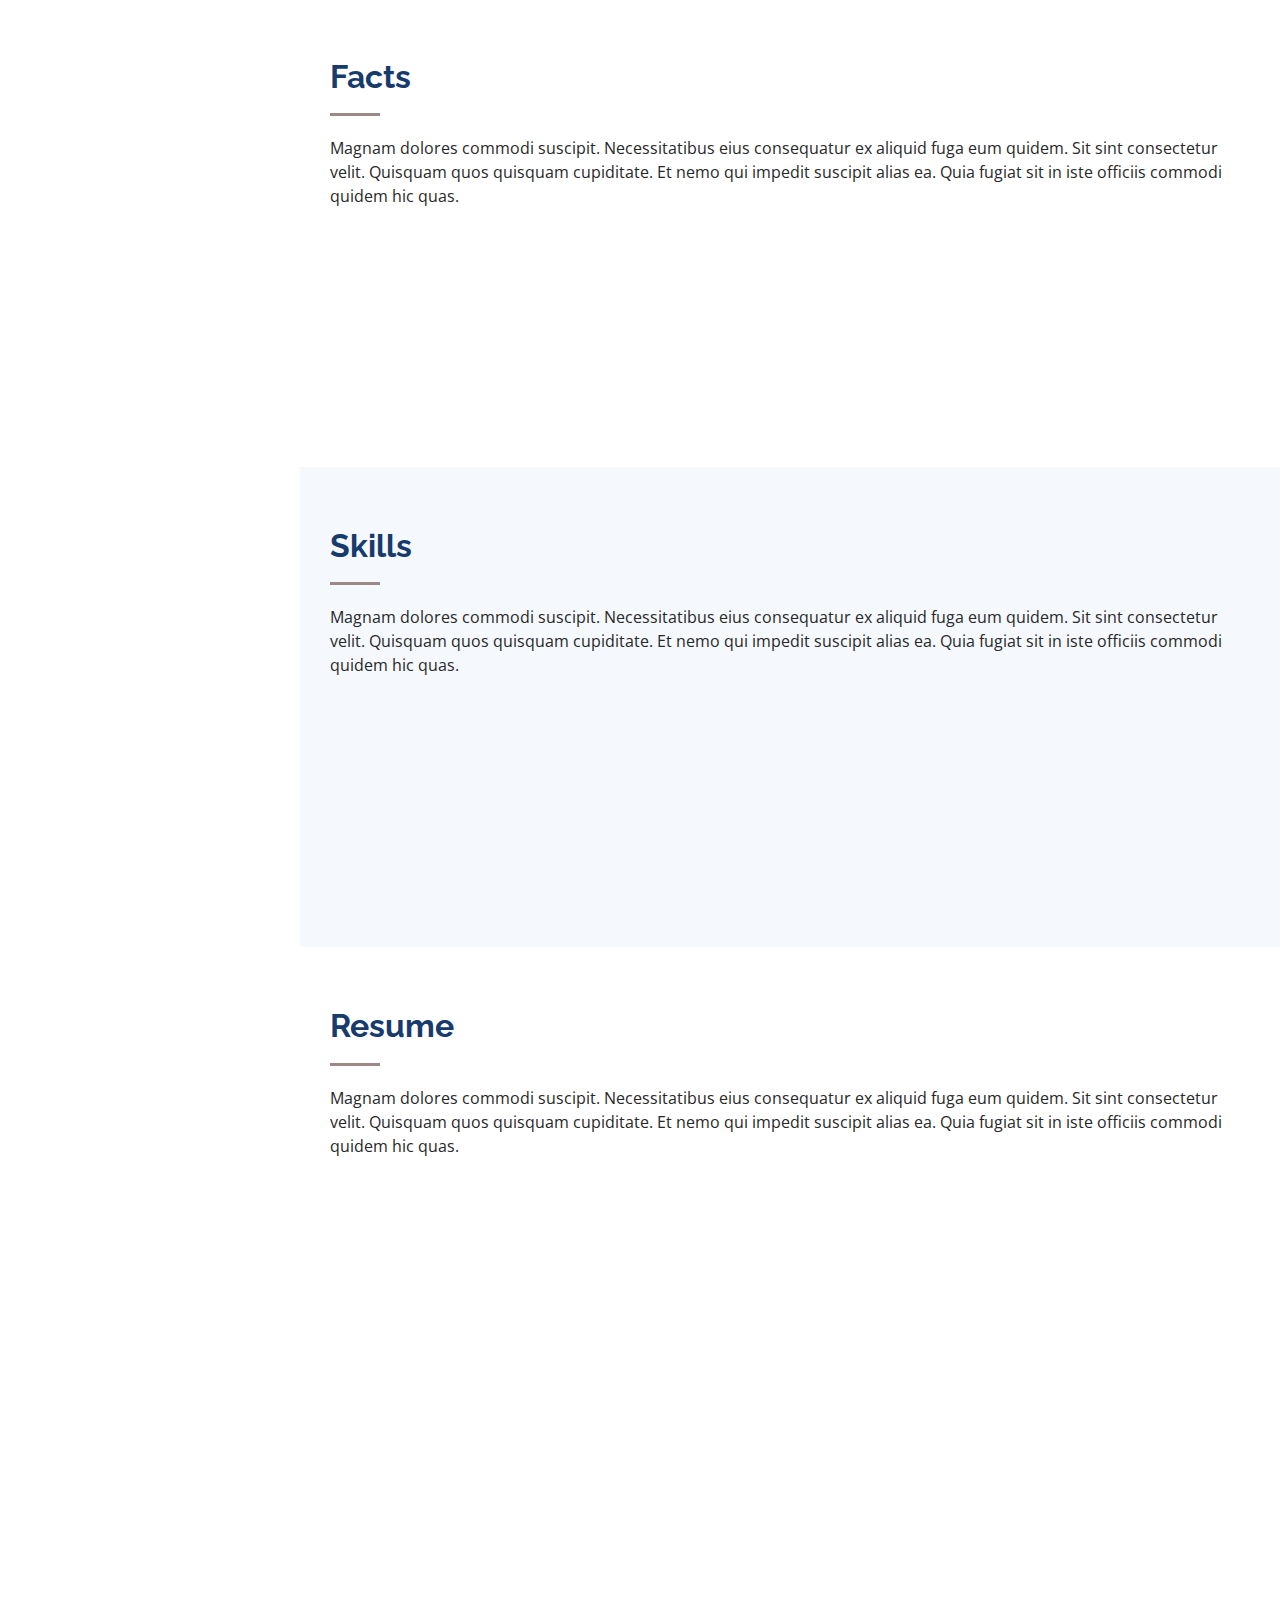
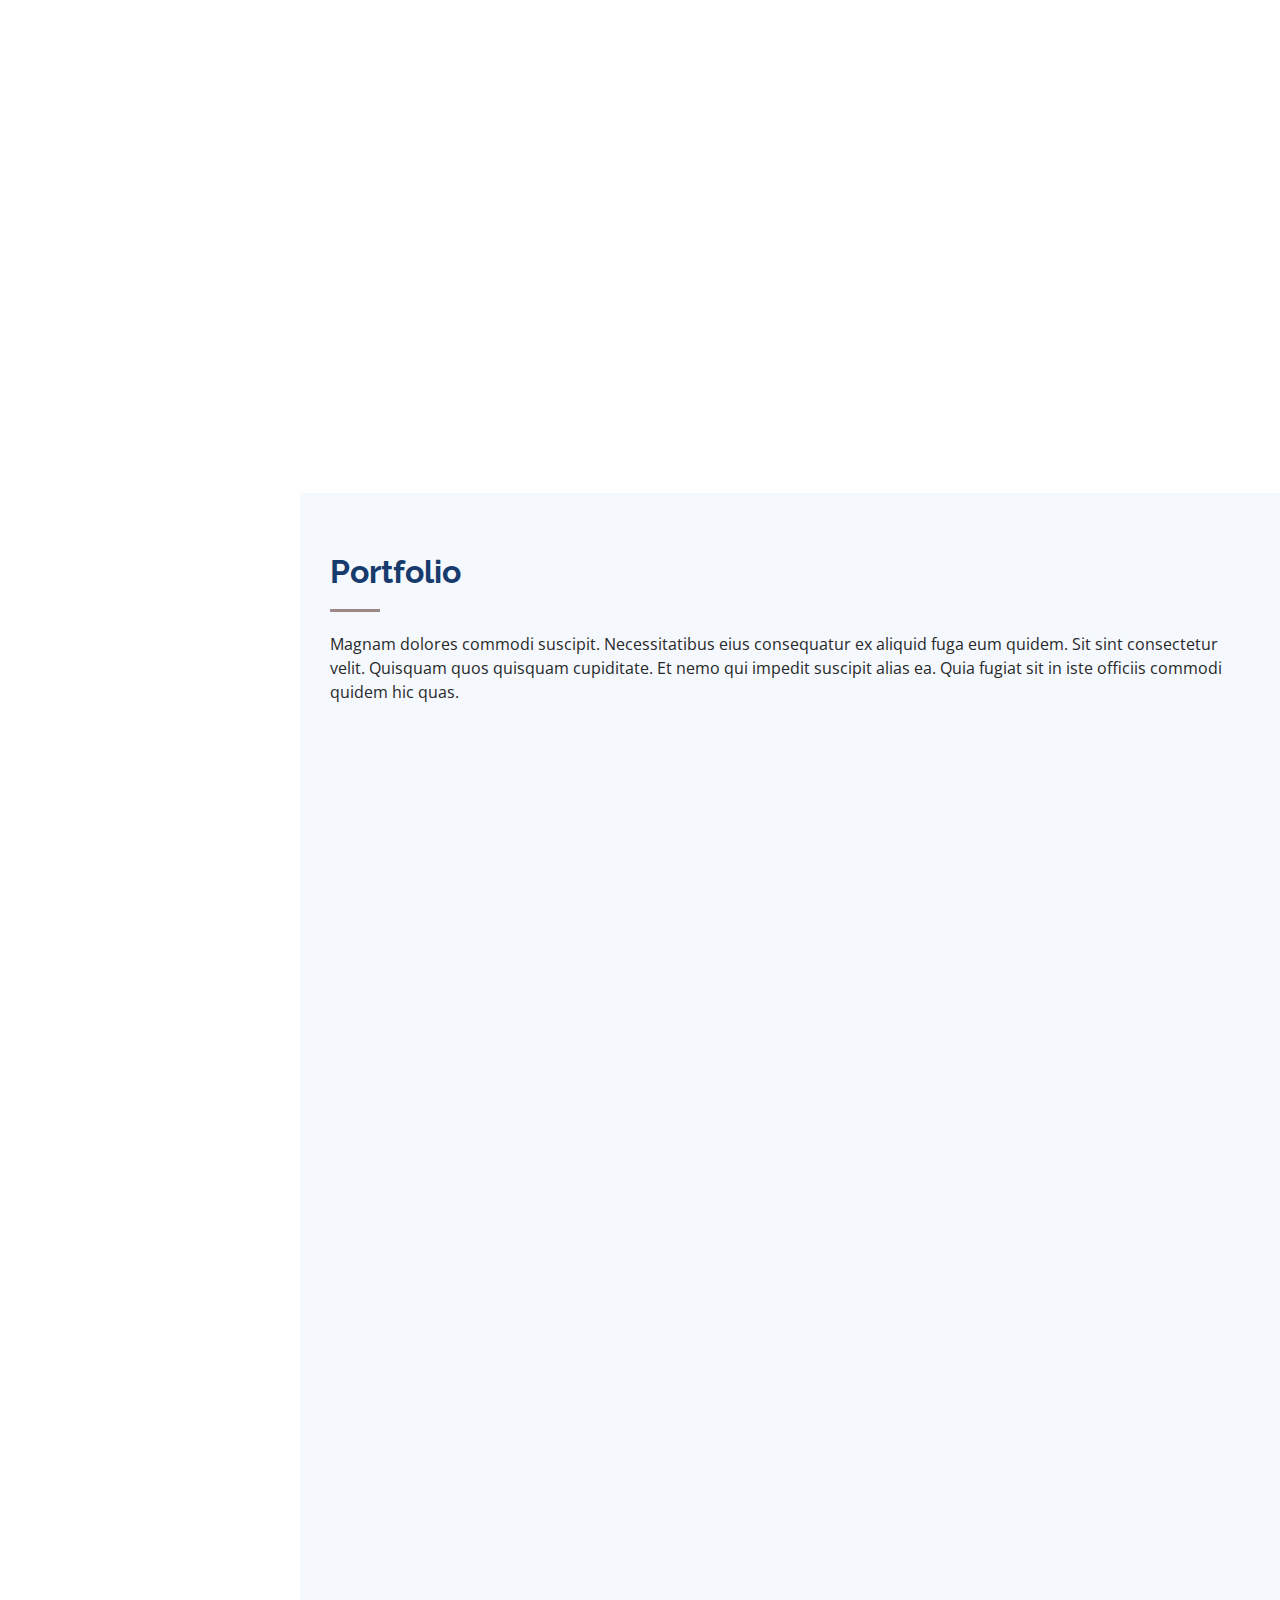
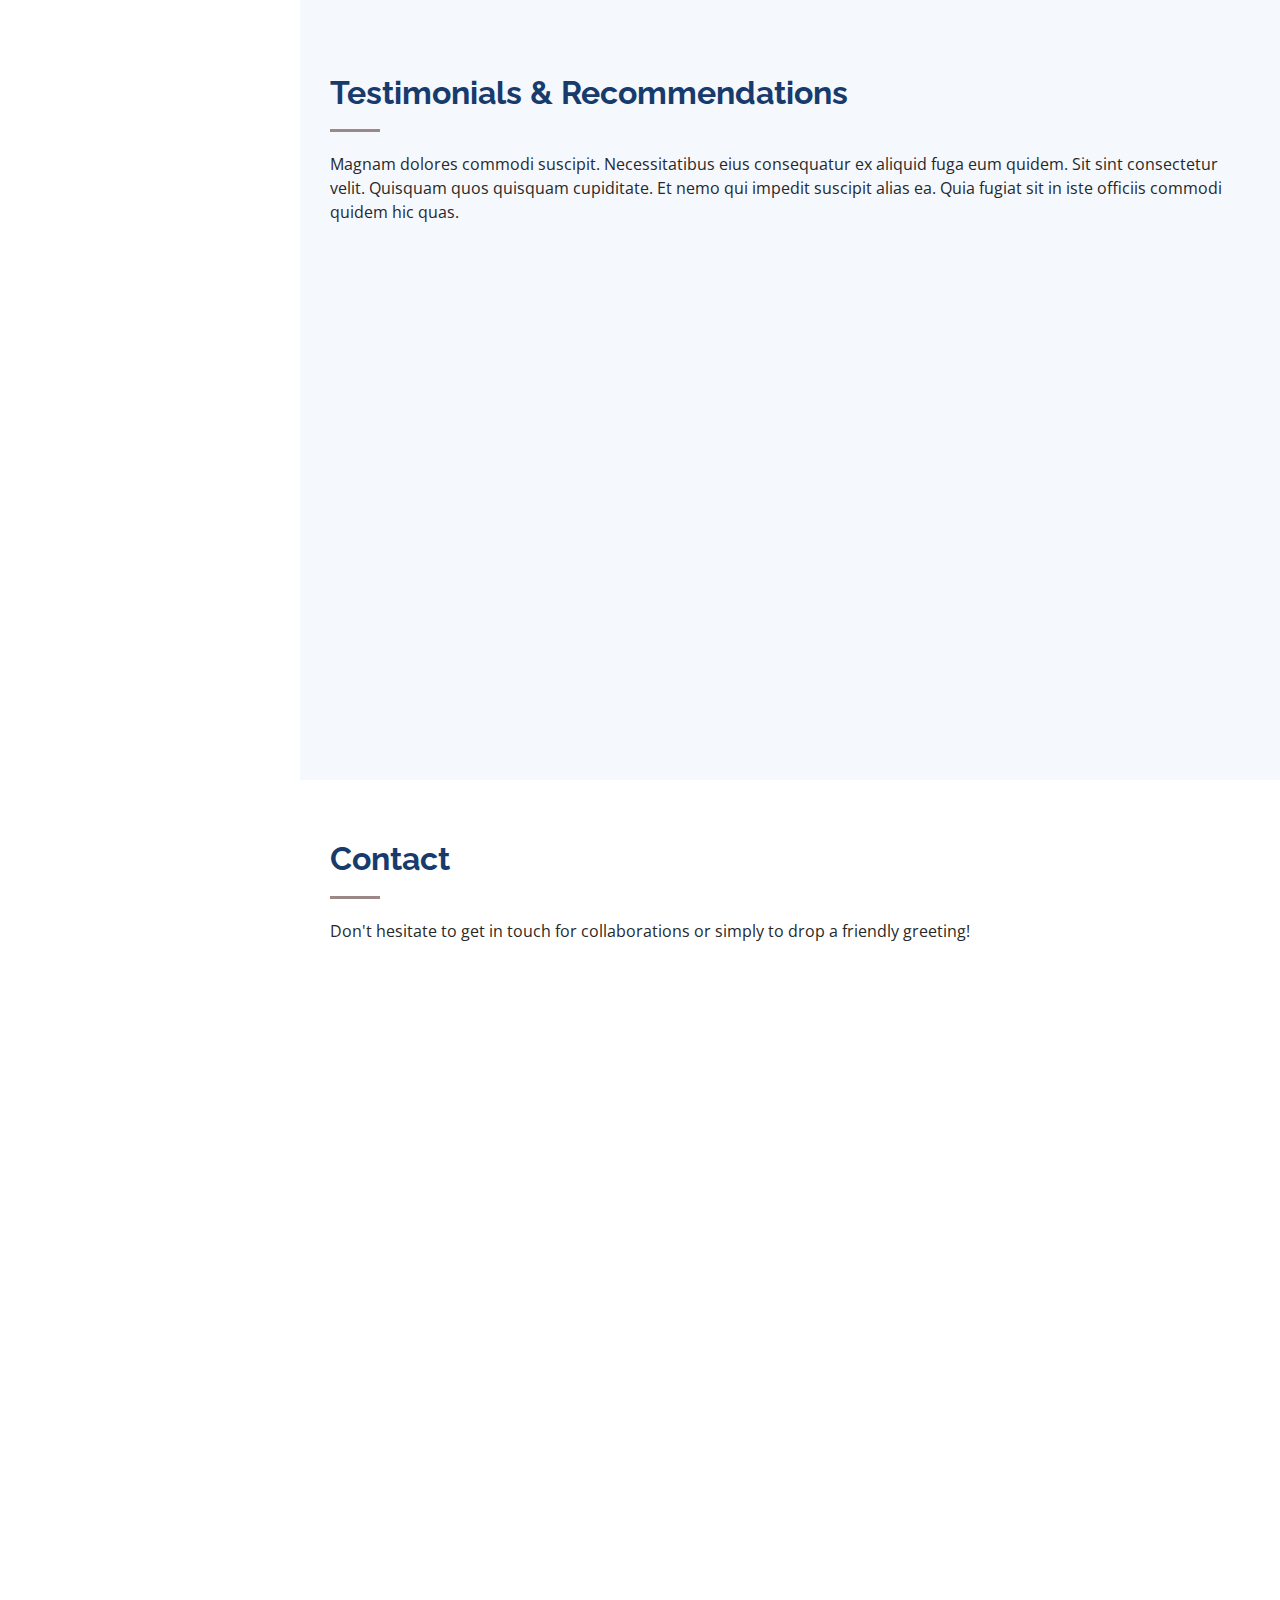
==== commit 8ca67fa3: "updated about me section and removed extra sections" ====
--- a/index.html
+++ b/index.html
@@ -39,16 +39,15 @@
   <!-- ======= Header ======= -->
   <header id="header">
     <div class="d-flex flex-column">
-
       <div class="profile">
         <img src="assets/img/profile-img.jpg" alt="" class="img-fluid rounded-circle">
-        <h1 class="text-light"><a href="index.html">Karls Mundaray</a></h1>
+        <h1 class="text-light text-nowrap"><a href="index.html">Karls Mundaray</a></h1>
         <div class="social-links mt-3 text-center">
-          <a href="#" class="twitter"><i class="bx bxl-twitter"></i></a>
-          <a href="#" class="facebook"><i class="bx bxl-facebook"></i></a>
-          <a href="#" class="instagram"><i class="bx bxl-instagram"></i></a>
-          <a href="#" class="google-plus"><i class="bx bxl-skype"></i></a>
-          <a href="#" class="linkedin"><i class="bx bxl-linkedin"></i></a>
+          <a href="mailto:karlscontact@icloud.com" class="email"><i class="bi bi-envelope-at-fill"></i></a>
+          <!-- <a href="#" class=""><i class=""></i></a> -->
+          <!-- <a href="#" class="instagram" target="_blank" rel="noreferrer noopener"><i class="bx bxl-instagram"></i></a> -->
+          <a href="https://github.com/kmundaray" class="github" target="_blank" rel="noreferrer noopener"><i class="bi bi-github"></i></a>
+          <a href="https://www.linkedin.com/in/karlsmundaray/" class="linkedin" target="_blank" rel="noreferrer noopener"><i class="bx bxl-linkedin"></i></a>
         </div>
       </div>
 
@@ -58,7 +57,7 @@
           <li><a href="#about" class="nav-link scrollto"><i class="bx bx-user"></i> <span>About</span></a></li>
           <li><a href="#resume" class="nav-link scrollto"><i class="bx bx-file-blank"></i> <span>Resume</span></a></li>
           <li><a href="#portfolio" class="nav-link scrollto"><i class="bx bx-book-content"></i> <span>Portfolio</span></a></li>
-          <li><a href="#services" class="nav-link scrollto"><i class="bx bx-server"></i> <span>Services</span></a></li>
+          <!-- <li><a href="#services" class="nav-link scrollto"><i class="bx bx-server"></i> <span>Services</span></a></li> -->
           <li><a href="#contact" class="nav-link scrollto"><i class="bx bx-envelope"></i> <span>Contact</span></a></li>
         </ul>
       </nav><!-- .nav-menu -->
@@ -81,48 +80,45 @@
 
         <div class="section-title">
           <h2>About</h2>
-          <p>Magnam dolores commodi suscipit. Necessitatibus eius consequatur ex aliquid fuga eum quidem. Sit sint consectetur velit.
-            Quisquam quos quisquam cupiditate. Et nemo qui impedit suscipit alias ea. Quia fugiat sit in iste officiis commodi quidem hic
-            quas.</p>
+          <p>Hello there!</p>
+          <br>
+          <p>I'm Karls, a driven software business analyst and aspiring developer armed with a keen analytical mindset. I graduated from Georgia State University with a degree in Real Estate, kickstarting a career in the industry dedicated to supplying cutting-edge software solutions for this field. Through my involvement in software development, I've had the opportunity to dissect complex business processes, identify patterns, and suggest innovative solutions. In my spare time, I'm passionate about continuous learning, whether it's acquiring new skills, enjoying serene walks and bike rides in nature, nurturing meaningful friendships, or embarking on exciting travel adventures.
+          </p>
         </div>
 
         <div class="row">
-          <div class="col-lg-4" data-aos="fade-right">
-            <img src="assets/img/profile-img.jpg" class="img-fluid" alt="">
-          </div>
-          <div class="col-lg-8 pt-4 pt-lg-0 content" data-aos="fade-left">
-            <h3>UI/UX Designer &amp; Web Developer.</h3>
-            <p class="fst-italic">
-              Lorem ipsum dolor sit amet, consectetur adipiscing elit, sed do eiusmod tempor incididunt ut labore et dolore
-              magna aliqua.
-            </p>
+          <div class="col-lg-4 align-self-center" data-aos="fade-right">
+            <img src="assets/img/profile-img.jpg" class="img-fluid aboutpic img-thumbnail mx-auto" alt="Karls Profile Picture">
+          </div>
+          <div class="col-lg-8 pt-4 pt-lg-0 content mt-3" data-aos="fade-left">
+            <h3>Software Business Analyst &amp; Developer</h3>
+            <div class="row">
+              <p class="fst-italic">
+                Thank you for visiting my personal website!
+              </p>
+            </div>
+            <hr>
             <div class="row">
               <div class="col-lg-6">
                 <ul>
-                  <li><i class="bi bi-chevron-right"></i> <strong>Birthday:</strong> <span>1 May 1995</span></li>
-                  <li><i class="bi bi-chevron-right"></i> <strong>Website:</strong> <span>www.example.com</span></li>
-                  <li><i class="bi bi-chevron-right"></i> <strong>Phone:</strong> <span>+123 456 7890</span></li>
-                  <li><i class="bi bi-chevron-right"></i> <strong>City:</strong> <span>New York, USA</span></li>
+                  <!-- <li><i class="bi bi-chevron-right"></i> <strong>Birthday:</strong> <span>May</span></li> -->
+                  <li><i class="bi bi-chevron-right"></i> <strong>Website:</strong> <span>www.karlsmundaray.com</span></li>
+                  <li><i class="bi bi-chevron-right"></i> <strong>Phone:</strong> <span>+404 919 9297</span></li>
+                  <li><i class="bi bi-chevron-right"></i> <strong>City:</strong> <span>Chicago, IL</span></li>
                 </ul>
               </div>
               <div class="col-lg-6">
                 <ul>
-                  <li><i class="bi bi-chevron-right"></i> <strong>Age:</strong> <span>30</span></li>
-                  <li><i class="bi bi-chevron-right"></i> <strong>Degree:</strong> <span>Master</span></li>
-                  <li><i class="bi bi-chevron-right"></i> <strong>PhEmailone:</strong> <span>email@example.com</span></li>
-                  <li><i class="bi bi-chevron-right"></i> <strong>Freelance:</strong> <span>Available</span></li>
+                  <!-- <li><i class="bi bi-chevron-right"></i> <strong>Age:</strong> <span>35</span></li> -->
+                  <li><i class="bi bi-chevron-right"></i> <strong>Degree:</strong> <span>Real Estate, B.B.A.</span></li>
+                  <li><i class="bi bi-chevron-right"></i> <strong>Email:</strong> <span>karlscontact@icloud.com</span></li>
+                  <li><i class="bi bi-chevron-right"></i> <strong>Freelance:</strong> <span>Available for projects</span></li>
                 </ul>
               </div>
             </div>
-            <p>
-              Officiis eligendi itaque labore et dolorum mollitia officiis optio vero. Quisquam sunt adipisci omnis et ut. Nulla accusantium
-              dolor incidunt officia tempore. Et eius omnis.
-              Cupiditate ut dicta maxime officiis quidem quia. Sed et consectetur qui quia repellendus itaque neque. Aliquid amet quidem ut
-              quaerat cupiditate. Ab et eum qui repellendus omnis culpa magni laudantium dolores.
-            </p>
-          </div>
-        </div>
-
+            <hr>
+          </div>
+        </div>
       </div>
     </section><!-- End About Section -->
 
@@ -142,32 +138,32 @@
           <div class="col-lg-3 col-md-6 d-md-flex align-items-md-stretch" data-aos="fade-up">
             <div class="count-box">
               <i class="bi bi-emoji-smile"></i>
-              <span data-purecounter-start="0" data-purecounter-end="232" data-purecounter-duration="1" class="purecounter"></span>
-              <p><strong>Happy Clients</strong> consequuntur quae</p>
+              <span data-purecounter-start="0" data-purecounter-end="5" data-purecounter-duration="0.5" class="purecounter"></span>
+              <p><strong>Years</strong> providing customer support</p>
             </div>
           </div>
 
           <div class="col-lg-3 col-md-6 d-md-flex align-items-md-stretch" data-aos="fade-up" data-aos-delay="100">
             <div class="count-box">
               <i class="bi bi-journal-richtext"></i>
-              <span data-purecounter-start="0" data-purecounter-end="521" data-purecounter-duration="1" class="purecounter"></span>
-              <p><strong>Projects</strong> adipisci atque cum quia aut</p>
+              <span data-purecounter-start="0" data-purecounter-end="9" data-purecounter-duration="0.5" class="purecounter"></span>
+              <p><strong>Years</strong> working with data</p>
             </div>
           </div>
 
           <div class="col-lg-3 col-md-6 d-md-flex align-items-md-stretch" data-aos="fade-up" data-aos-delay="200">
             <div class="count-box">
               <i class="bi bi-headset"></i>
-              <span data-purecounter-start="0" data-purecounter-end="1453" data-purecounter-duration="1" class="purecounter"></span>
-              <p><strong>Hours Of Support</strong> aut commodi quaerat</p>
+              <span data-purecounter-start="0" data-purecounter-end="4" data-purecounter-duration="0.5" class="purecounter"></span>
+              <p><strong>Years</strong> working remotely</p>
             </div>
           </div>
 
           <div class="col-lg-3 col-md-6 d-md-flex align-items-md-stretch" data-aos="fade-up" data-aos-delay="300">
             <div class="count-box">
               <i class="bi bi-people"></i>
-              <span data-purecounter-start="0" data-purecounter-end="32" data-purecounter-duration="1" class="purecounter"></span>
-              <p><strong>Hard Workers</strong> rerum asperiores dolor</p>
+              <span data-purecounter-start="0" data-purecounter-end="9" data-purecounter-duration="0.5" class="purecounter"></span>
+              <p><strong>Years</strong> of professional experience</p>
             </div>
           </div>
 
@@ -192,48 +188,48 @@
           <div class="col-lg-6" data-aos="fade-up">
 
             <div class="progress">
-              <span class="skill">HTML <i class="val">100%</i></span>
+              <span class="skill">HTML <i class="val">50%</i></span>
               <div class="progress-bar-wrap">
-                <div class="progress-bar" role="progressbar" aria-valuenow="100" aria-valuemin="0" aria-valuemax="100"></div>
+                <div class="progress-bar" role="progressbar" aria-valuenow="50" aria-valuemin="0" aria-valuemax="100"></div>
               </div>
             </div>
 
             <div class="progress">
-              <span class="skill">CSS <i class="val">90%</i></span>
+              <span class="skill">CSS <i class="val">50%</i></span>
+              <div class="progress-bar-wrap">
+                <div class="progress-bar" role="progressbar" aria-valuenow="50" aria-valuemin="0" aria-valuemax="100"></div>
+              </div>
+            </div>
+
+            <div class="progress">
+              <span class="skill">Python <i class="val">90%</i></span>
               <div class="progress-bar-wrap">
                 <div class="progress-bar" role="progressbar" aria-valuenow="90" aria-valuemin="0" aria-valuemax="100"></div>
               </div>
             </div>
 
+          </div>
+
+          <div class="col-lg-6" data-aos="fade-up" data-aos-delay="100">
+
             <div class="progress">
-              <span class="skill">JavaScript <i class="val">75%</i></span>
+              <span class="skill">SQL <i class="val">75%</i></span>
               <div class="progress-bar-wrap">
                 <div class="progress-bar" role="progressbar" aria-valuenow="75" aria-valuemin="0" aria-valuemax="100"></div>
               </div>
             </div>
 
-          </div>
-
-          <div class="col-lg-6" data-aos="fade-up" data-aos-delay="100">
-
             <div class="progress">
-              <span class="skill">PHP <i class="val">80%</i></span>
-              <div class="progress-bar-wrap">
-                <div class="progress-bar" role="progressbar" aria-valuenow="80" aria-valuemin="0" aria-valuemax="100"></div>
-              </div>
-            </div>
-
-            <div class="progress">
-              <span class="skill">WordPress/CMS <i class="val">90%</i></span>
+              <span class="skill">Excel <i class="val">90%</i></span>
               <div class="progress-bar-wrap">
                 <div class="progress-bar" role="progressbar" aria-valuenow="90" aria-valuemin="0" aria-valuemax="100"></div>
               </div>
             </div>
 
             <div class="progress">
-              <span class="skill">Photoshop <i class="val">55%</i></span>
+              <span class="skill">API <i class="val">60%</i></span>
               <div class="progress-bar-wrap">
-                <div class="progress-bar" role="progressbar" aria-valuenow="55" aria-valuemin="0" aria-valuemax="100"></div>
+                <div class="progress-bar" role="progressbar" aria-valuenow="60" aria-valuemin="0" aria-valuemax="100"></div>
               </div>
             </div>
 
@@ -443,7 +439,9 @@
       </div>
     </section><!-- End Portfolio Section -->
 
-    <!-- ======= Services Section ======= -->
+
+    <!-- ======= Services Section ======= --> 
+<!-- 
     <section id="services" class="services">
       <div class="container">
 
@@ -493,14 +491,19 @@
         </div>
 
       </div>
-    </section><!-- End Services Section -->
+    </section>
+-->
+    <!-- End Services Section -->
+
+
+
 
     <!-- ======= Testimonials Section ======= -->
     <section id="testimonials" class="testimonials section-bg">
       <div class="container">
 
         <div class="section-title">
-          <h2>Testimonials</h2>
+          <h2>Testimonials &amp; Recommendations</h2>
           <p>Magnam dolores commodi suscipit. Necessitatibus eius consequatur ex aliquid fuga eum quidem. Sit sint consectetur velit.
             Quisquam quos quisquam cupiditate. Et nemo qui impedit suscipit alias ea. Quia fugiat sit in iste officiis commodi quidem hic
             quas.</p>
@@ -592,9 +595,7 @@
 
         <div class="section-title">
           <h2>Contact</h2>
-          <p>Magnam dolores commodi suscipit. Necessitatibus eius consequatur ex aliquid fuga eum quidem. Sit sint consectetur velit.
-            Quisquam quos quisquam cupiditate. Et nemo qui impedit suscipit alias ea. Quia fugiat sit in iste officiis commodi quidem hic
-            quas.</p>
+          <p>Don't hesitate to get in touch for collaborations or simply to drop a friendly greeting!</p>
         </div>
 
         <div class="row" data-aos="fade-in">
@@ -604,24 +605,24 @@
               <div class="address">
                 <i class="bi bi-geo-alt"></i>
                 <h4>Location:</h4>
-                <p>A108 Adam Street, New York, NY 535022</p>
+                <p>Chicago, IL</p>
               </div>
 
               <div class="email">
                 <i class="bi bi-envelope"></i>
                 <h4>Email:</h4>
-                <p>info@example.com</p>
+                <p>karlscontact@icloud.com</p>
               </div>
 
               <div class="phone">
                 <i class="bi bi-phone"></i>
                 <h4>Call:</h4>
-                <p>+1 5589 55488 55s</p>
-              </div>
-
+                <p>+1 (404) 919 9297</p>
+              </div>
               <iframe
-                src="https://www.google.com/maps/embed?pb=!1m14!1m8!1m3!1d12097.433213460943!2d-74.0062269!3d40.7101282!3m2!1i1024!2i768!4f13.1!3m3!1m2!1s0x0%3A0xb89d1fe6bc499443!2sDowntown+Conference+Center!5e0!3m2!1smk!2sbg!4v1539943755621"
-                frameborder="0" style="border:0; width: 100%; height: 290px;" allowfullscreen></iframe>
+                src="https://www.google.com/maps/embed?pb=!1m18!1m12!1m3!1d380520.69081581075!2d-88.32275998309343!3d41.83221924596478!2m3!1f0!2f0!3f0!3m2!1i1024!2i768!4f13.1!3m3!1m2!1s0x880e2c3cd0f4cbed%3A0xafe0a6ad09c0c000!2sChicago%2C%20IL!5e0!3m2!1sen!2sus!4v1709699765974!5m2!1sen!2sus"
+                frameborder="0" style="border:0; width: 100%; height: 290px;" allowfullscreen>
+              </iframe>
             </div>
 
           </div>
--- a/assets/css/style.css
+++ b/assets/css/style.css
@@ -352,6 +352,12 @@
 /*--------------------------------------------------------------
 # About
 --------------------------------------------------------------*/
+.aboutpic {
+  display: block;
+  width: 50%;
+  border-radius: 50%;
+}
+
 .about .content h3 {
   font-weight: 700;
   font-size: 26px;
